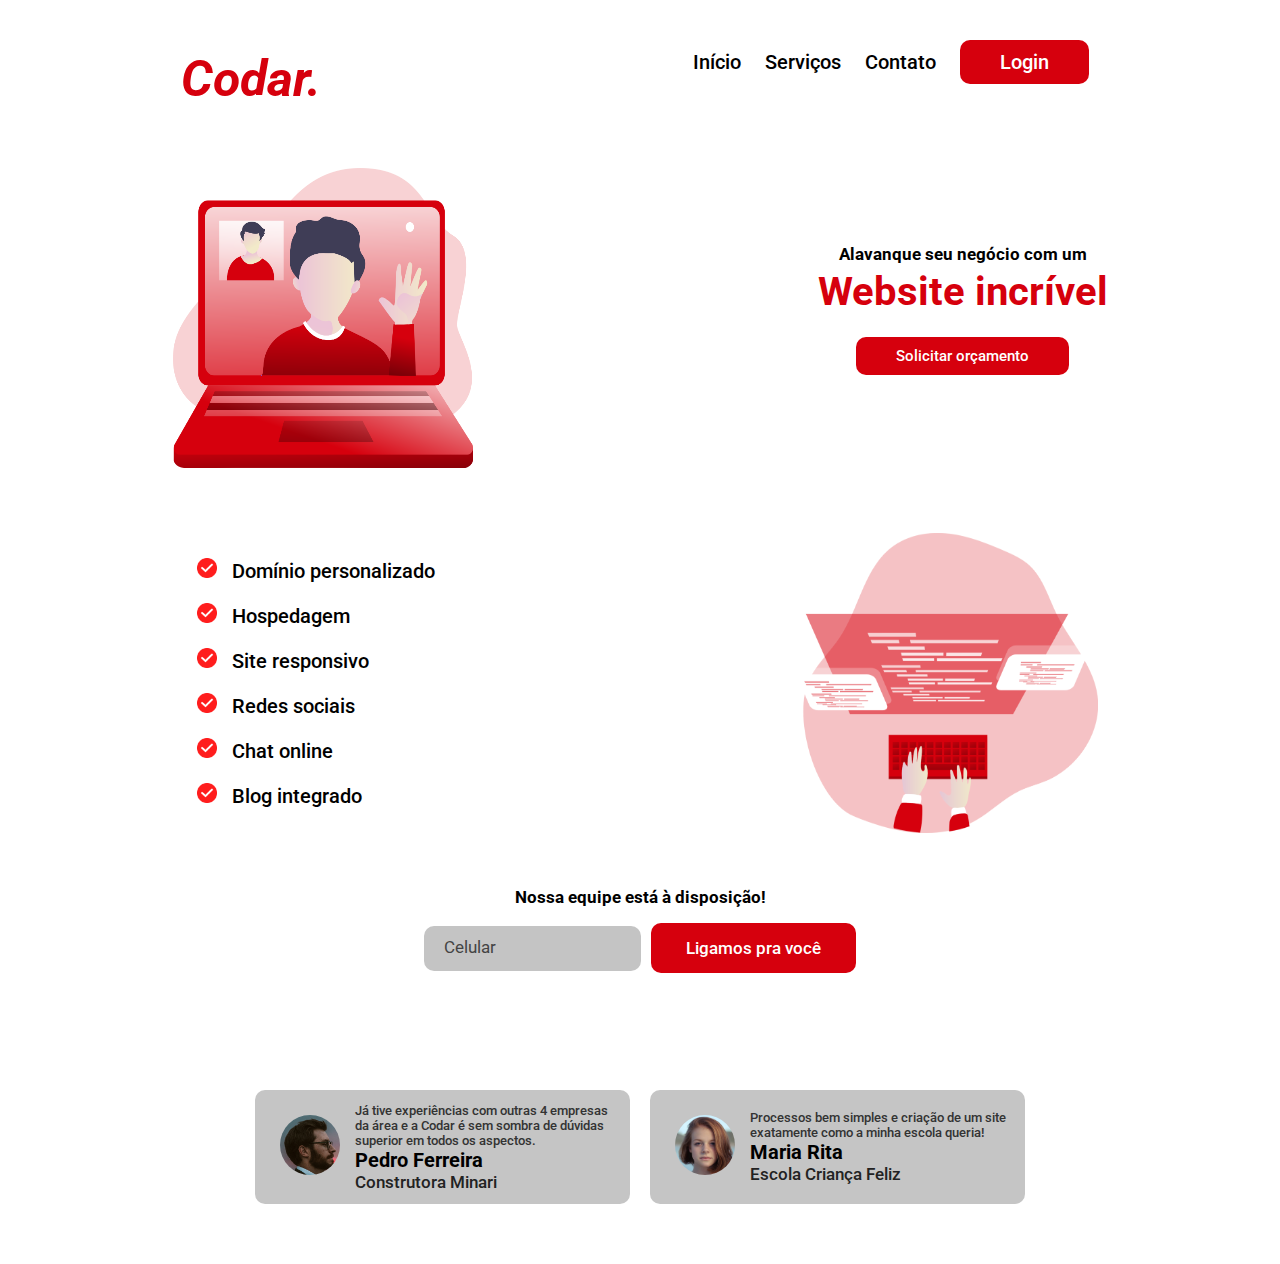
==== index.html @ 6027f7c3 "Sending the base files of the project" ====
<!DOCTYPE html>
<html lang="pt-BR">
<head>
    <meta charset="UTF-8">
    <meta http-equiv="X-UA-Compatible" content="IE=edge">
    <meta name="viewport" content="width=device-width, initial-scale=1.0">
    <title>Codar</title>
    <link rel="stylesheet" href="src/style.css">
</head>
<body>
    
    <header id="header">
        <div class="header-container">
            <div class="header-item">
                <h1>Codar.</h1>
            </div>
            <div class="header-item">
                <ul>
                    <li><a href="">Início</a></li>
                    <li><a href="">Serviços</a></li>
                    <li><a href="">Contato</a></li>
                    <li><a href=""><button>Login</button></a></li>
                </ul>        
            </div>
        </div>
    </header>

    <main id="main">
        <div class="main-container">
            <div class="main-item">
                <img src="assets/video_call.png" alt="video_call">
            </div>
            <div class="main-item">
                <p>Alavanque seu negócio com um</p>
                <h2>Website incrível</h2>
                <a href=""><button>Solicitar orçamento</button></a>
            </div>
        </div>
        <div class="main-container">    
            <div class="main-item">
                <img src="assets/coding_.png" alt="coding_">
            </div>
            <div class="main-item">
                <ul>
                    <li><img src="assets/icon-checked.png" alt="checked"><a href="">Domínio personalizado</a></li>
                    <li><img src="assets/icon-checked.png" alt="checked"><a href="">Hospedagem</a></li>
                    <li><img src="assets/icon-checked.png" alt="checked"><a href="">Site responsivo</a></li>
                    <li><img src="assets/icon-checked.png" alt="checked"><a href="">Redes sociais</a></li>
                    <li><img src="assets/icon-checked.png" alt="checked"><a href="">Chat online</a></li>
                    <li><img src="assets/icon-checked.png" alt="checked"><a href="">Blog integrado</a></li>
                </ul>
            </div>
        </div>
    </main>

    <section id="contact">
        <div class="contact-container">
            <div class="contact-item">
                <h3>Nossa equipe está à disposição!</h3>
            </div>
        </div>
        <div class="contact-container">        
            <div class="contact-item">
                <input type="search" placeholder="Celular">
            </div>
            <div class="contact-item">
                <a href=""><button>Ligamos pra você</button></a>
            </div>
        </div>
    </section>

    <section id="feedback">
        <div class="feedback-container">
            <div class="feedback-item">
                <div>
                    <img src="assets/profile_pic_1.jpg" alt="profile_pic_1">
                </div>
                <div>
                    <p>Já tive experiências com outras 4 empresas da área e a Codar é sem sombra de dúvidas superior em todos os aspectos.</p>
                    <h3>Pedro Ferreira</h3>
                    <h5>Construtora Minari</h5>
                </div>
            </div>
            <div class="feedback-item">
                <div>
                    <img src="assets/profile_pic_2.jpg" alt="">
                </div>
                <div>
                    <p>Processos bem simples e criação de um site exatamente como a minha escola queria!</p>
                    <h3>Maria Rita</h3>
                    <h5>Escola Criança Feliz</h5>
                </div>
            </div>
        </div>
    </section>
    

</body>
</html>
---- src/style.css ----
@import url('https://fonts.googleapis.com/css2?family=Roboto:ital,wght@0,300;0,400;0,500;0,700;1,300;1,400;1,500;1,700&display=swap');

*{
    box-sizing: border-box;
    padding: 0;
    margin: 0;
}


/* Header */
.header-container {
    display: flex;
    flex-direction: column;
    flex-wrap: nowrap;
    align-items: center;
}

.header-item {
    margin: 15px auto;
}

.header-item:nth-child(1) {
    margin-top: 50px;
}

.header-item h1 {
    font-family: "Roboto", sans-serif;
    font-size: 50px;
    font-weight: 700;
    font-style: italic;
    color: #D6000D;
}

.header-item ul {
    list-style: none;
}

.header-item li {
    display: inline;
}

.header-item a {
    font-family: "Roboto", sans-serif;
    font-size: 20px;
    font-weight: 500;
    text-decoration: none;
    color: #000;
    margin: auto 10px;
}

.header-item a:hover {
    color: #D6000D;
}

.header-item button {
    display: none;
    font-family: "Roboto", sans-serif;
    font-size: 20px;
    font-weight: 500;
    padding: 10px 40px;
    border: none;
    border-radius: 10px;
    color: #fff;
    background-color: #D6000D;
}

.header-item button:hover {
    background-color: #ca575e;
    border-radius: 7px;
    transition: 0.3s;
}

@media screen and (min-width: 700px) {
    .header-container {
        flex-direction: row;
    }
    
    .header-item button {
        display: unset;
    }
}


/* Main */

.main-container {
    display: flex;
    flex-direction: column;
    flex-wrap: wrap;
    align-items: center;
    margin: 25px auto;
}

.main-container:nth-child(2) .main-item:nth-child(1) {
    order: 1;
}

.main-container:nth-child(2) .main-item:nth-child(2) {
    order: 2;
}


.main-item {
    display: flex;
    flex-direction: column;
    align-items: center;
    margin: 20px auto;
}

.main-item img {
    height: 250px;
    width: 250px;
}

.main-item p {
    font-family: "Roboto", sans-serif;
    font-size: 17px;
    font-weight: 700;
    text-decoration: none;
    color: #000;
    margin: 2px auto;
}

.main-item h2 {
    font-family: "Roboto", sans-serif;
    font-size: 40px;
    font-weight: 700;
    text-decoration: none;
    color: #D6000D;
    margin: 2px auto;
}

.main-item button {
    font-family: "Roboto", sans-serif;
    font-size: 15px;
    font-weight: 500;
    text-decoration: none;
    padding: 10px 40px;
    margin: 20px auto;
    border: none;
    border-radius: 10px;
    color: #fff;
    background-color: #D6000D;
}

.main-item button:hover {
    background-color: #ca575e;
    border-radius: 7px;
    transition: 0.3s;
}

.main-item ul {
    list-style: none;
}

.main-item li {
    display: block;
    margin: 20px auto;
}

.main-item li a {
    font-family: "Roboto", sans-serif;
    font-size: 20px;
    font-weight: 500;
    text-decoration: none;
    color: #000;
}

.main-item li a:hover {
    color: #D6000D;
}

.main-item li img {
    height: 20px;
    width: 20px;
    margin: auto 15px;
}

@media screen and (min-width: 700px) {
    .main-container {
        flex-direction: row;
        justify-content: space-evenly;
    }
    
    .main-container:nth-child(2) .main-item:nth-child(1) {
        order: 2;
    }
    
    .main-container:nth-child(2) .main-item:nth-child(2) {
        order: 1;
    }
    
    .main-item {
        margin: 20px auto;
    }
    
    .main-item img {
        height: 300px;
        width: 300px;
    }
    
    
}


/* Contact */
.contact-container {
    display: flex;
    flex-direction: column;
    flex-wrap: nowrap;
    align-items: center;
    margin: 25px auto;
}

.contact-container:nth-child(2) {
    display: flex;
    flex-direction: column;
    flex-wrap: nowrap;
    align-items: center;
}

.contact-container h3 {
    font-family: "Roboto", sans-serif;
    font-size: 17px;
    font-weight: 700;
    text-decoration: none;
    color: #000;
    margin: 2px auto;
}

.contact-item {
    margin: 7px auto;
}

.contact-item input {
    padding: 15px 20px;
    background-color: rgb(196, 196, 196);
    border: none;
    border-radius: 10px;
}

.contact-item input::placeholder {
    font-family: "Roboto", sans-serif;
    font-size: 17px;
    font-weight: 700px;
    text-decoration: none;
    color: #444;
}

.contact-item button {
    font-family: "Roboto", sans-serif;
    font-size: 17px;
    font-weight: 500;
    text-decoration: none;
    padding: 15px 35px;
    border: none;
    border-radius: 10px;
    color: #fff;
    background-color: #D6000D;
}   

.contact-item button:hover {
    background-color: #ca575e;
    border-radius: 7px;
    transition: 0.3s;
}

@media screen and (min-width: 700px) {
    .contact-container {
        margin: auto auto;
    }

    .contact-container:nth-child(1) {
        align-items: center;
    }
    
    .contact-container:nth-child(2) {
        display: flex;
        flex-direction: row;
        flex-wrap: nowrap;
        align-items: center;
        justify-content: center;
    }

    .contact-item {
        margin: 7px 5px;
    }

}


/* Feedback */
.feedback-container {
    display: flex;
    flex-direction: column;
    flex-wrap: nowrap;
    align-items: center;
    margin: 50px auto;
    margin-top: 100px;
}

.feedback-item {
    display: flex;
    flex-direction: row;
    flex-wrap: nowrap;
    align-items: center;
    margin: 10px;
    padding: 10px;
    border-radius: 10px;
    background-color: rgb(197, 197, 197);
}

.feedback-item p {
    font-family: "Roboto", sans-serif;
    font-size: 13px;
    font-weight: 500;
    text-decoration: none;
    color: #333;
}

.feedback-item h3 {
    font-family: "Roboto", sans-serif;
    font-size: 20px;
    font-weight: 700;
    text-decoration: none;
    color: #000;
}

.feedback-item h5 {
    font-family: "Roboto", sans-serif;
    font-size: 17px;
    font-weight: 500;
    text-decoration: none;
    color: #222;
}

.feedback-item img {
    height: 90px;
    width: 90px;
    border-radius: 50%;
    padding: 15px;
}

@media screen and (min-width: 700px) {
    .feedback-container {
        flex-direction: row;
        justify-content: center;
    }

    .feedback-item {
        height: auto;
        width: 375px;
    }
}
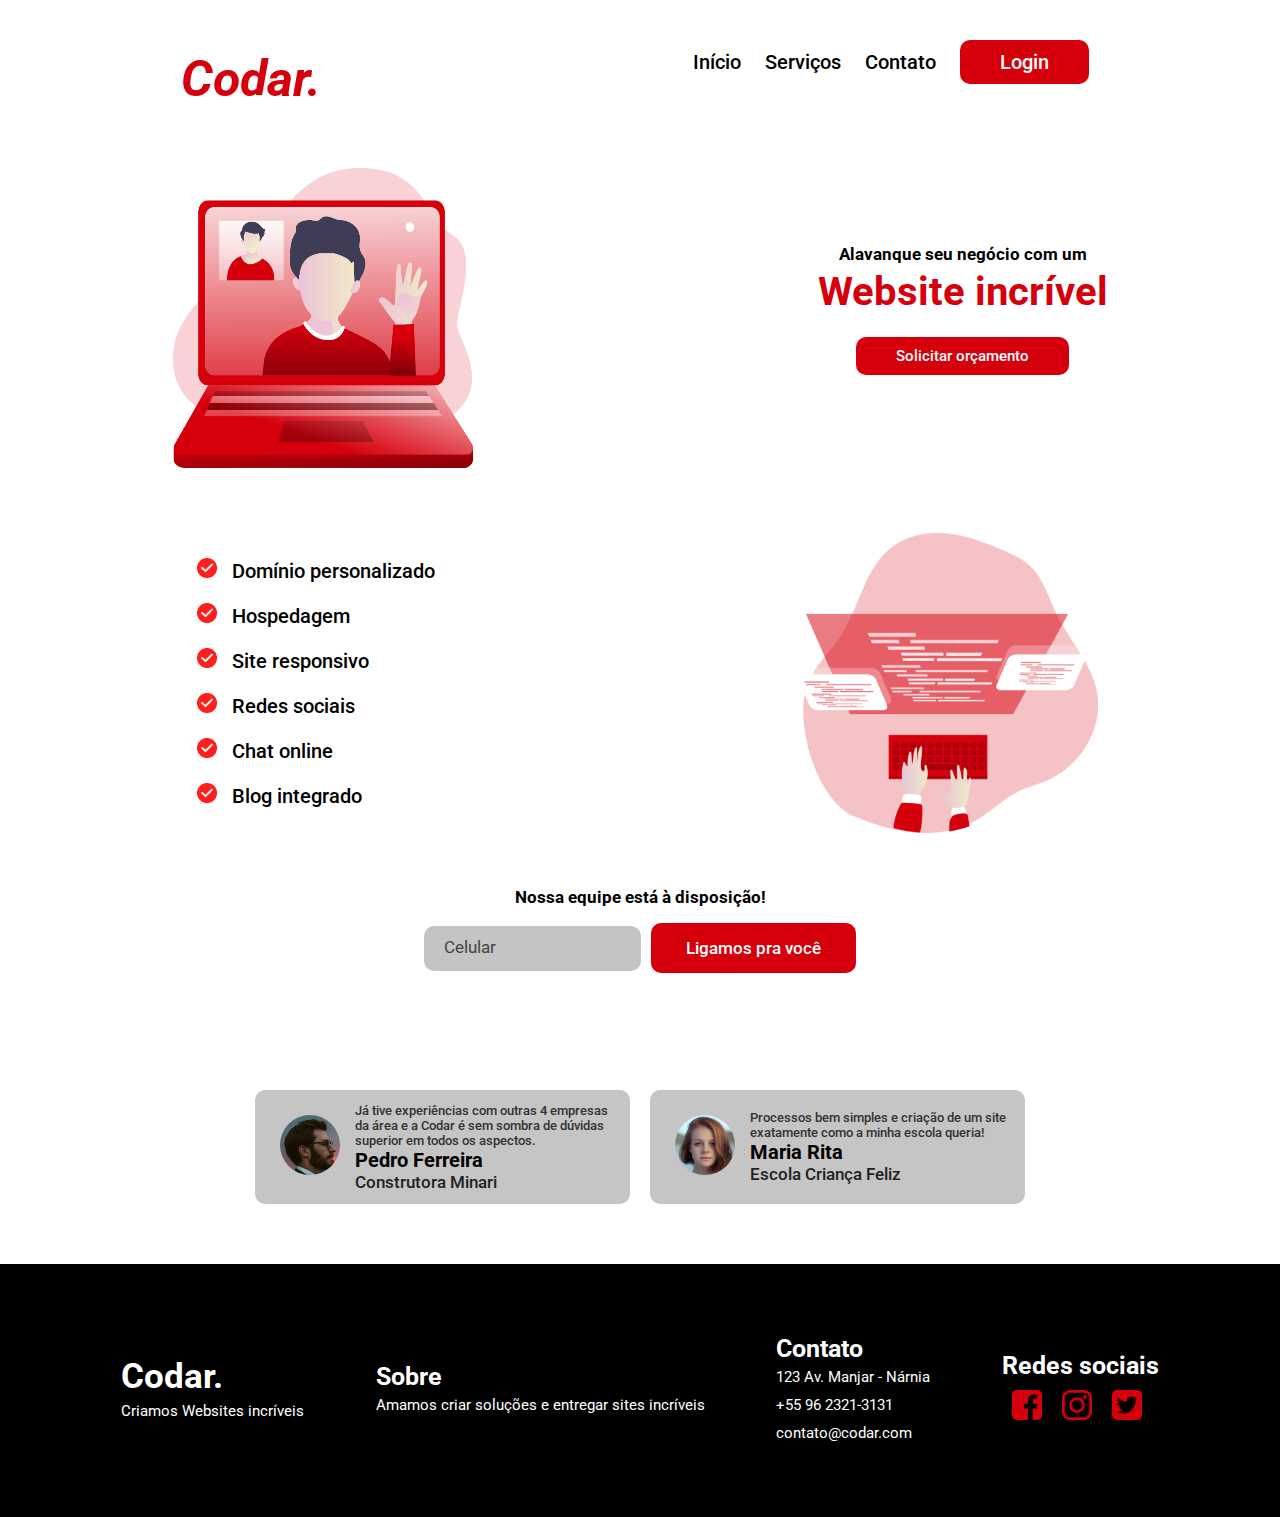
==== commit d23320ad: "Sending stylized files" ====
--- a/index.html
+++ b/index.html
@@ -24,7 +24,7 @@
             </div>
         </div>
     </header>
-
+    
     <main id="main">
         <div class="main-container">
             <div class="main-item">
@@ -52,7 +52,7 @@
             </div>
         </div>
     </main>
-
+    
     <section id="contact">
         <div class="contact-container">
             <div class="contact-item">
@@ -68,7 +68,7 @@
             </div>
         </div>
     </section>
-
+    
     <section id="feedback">
         <div class="feedback-container">
             <div class="feedback-item">
@@ -94,6 +94,34 @@
         </div>
     </section>
     
-
+    <footer id="footer">
+        <div class="footer-container">
+            <div class="footer-item">                
+                <h3>Codar.</h3>
+                <p>Criamos Websites incríveis</p>
+            </div>
+            <div class="footer-item">                
+                <h3>Sobre</h3>
+                <p>Amamos criar soluções e entregar sites incríveis</p>
+            </div>
+            <div class="footer-item">                
+                <h3>Contato</h3>
+                <p>123 Av. Manjar - Nárnia</p>
+                <p>+55 96 2321-3131</p>
+                <p>contato@codar.com</p>
+            </div>
+            <div class="footer-item">
+                <div class="footer-subitem">
+                    <h3>Redes sociais</h3>
+                </div>
+                <div class="footer-subitem">
+                    <img src="assets/icon-facebook.png" alt="icon-facebook">
+                    <img src="assets/icon-instagram.png" alt="icon-instagram">
+                    <img src="assets/icon-twitter.png" alt="icon-twitter">
+                </div>
+            </div>
+        </div>
+    </footer>    
+    
 </body>
 </html>--- a/src/style.css
+++ b/src/style.css
@@ -354,3 +354,61 @@
 }
 
 
+/* Footer */
+.footer-container {
+    display: flex;
+    flex-direction: column;
+    flex-wrap: nowrap;
+    align-items: flex-start;
+    justify-content: space-evenly;
+    padding: 60px;
+    background-color: #000;
+}
+
+.footer-item {
+    display: flex;
+    flex-direction: column;
+    flex-wrap: nowrap;
+    align-items: flex-start;
+    margin: 10px 10px;
+    text-align: start;
+    color: #fff;
+}
+
+.footer-subitem {
+    display: flex;
+}
+
+.footer-item h3 {
+    font-family: "Roboto";
+    font-size: 25px;
+    font-weight: 700;
+    text-decoration: none;
+}
+
+.footer-item:nth-child(1) h3 {
+    font-size: 35px;
+}
+
+.footer-item p {
+    font-family: "Roboto";
+    font-size: 15px;
+    font-weight: 400;
+    text-decoration: none;
+    margin: 5px 0;
+}
+
+.footer-item img {
+    height: 30px;
+    height: 30px;
+    border-radius: 5px;
+    margin: 10px;
+}
+
+@media screen and (min-width: 700px) {
+    .footer-container {
+        flex-direction: row;
+        align-items: center;
+        justify-content: space-evenly;
+    }
+}